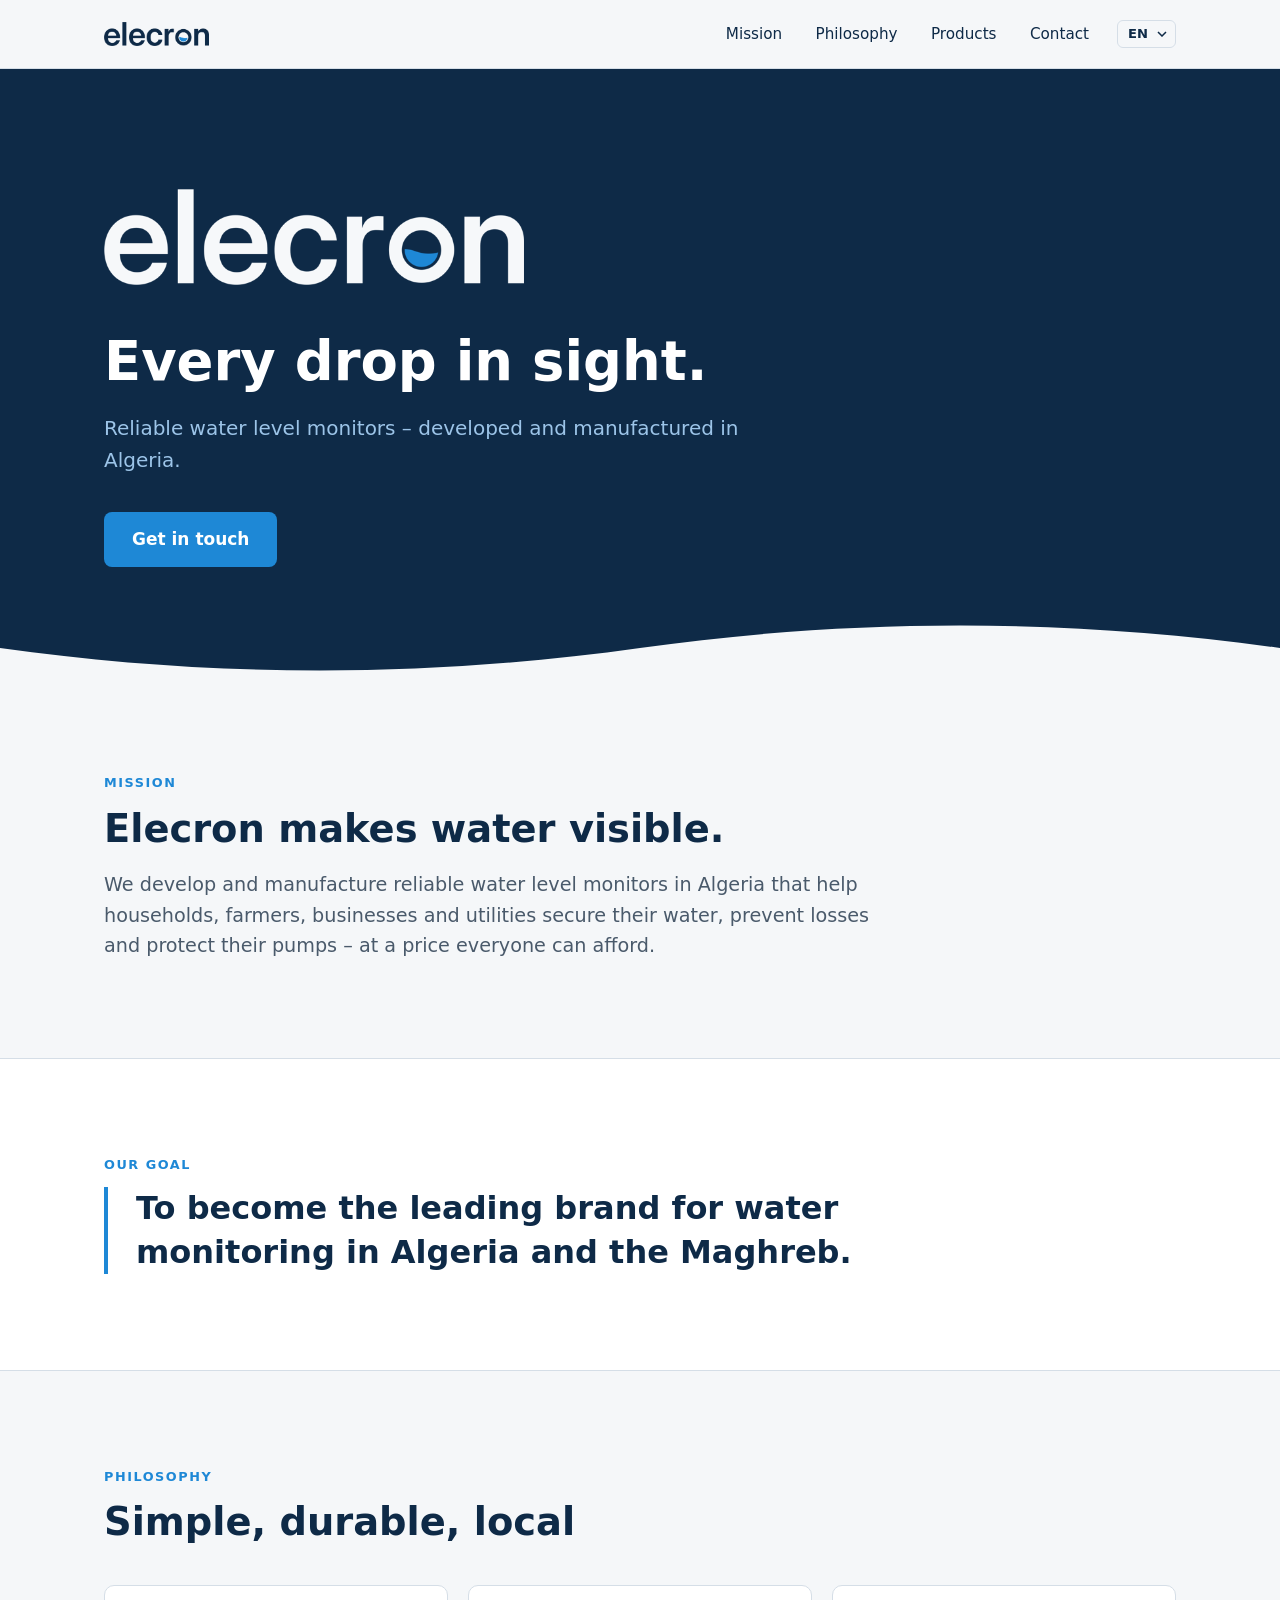
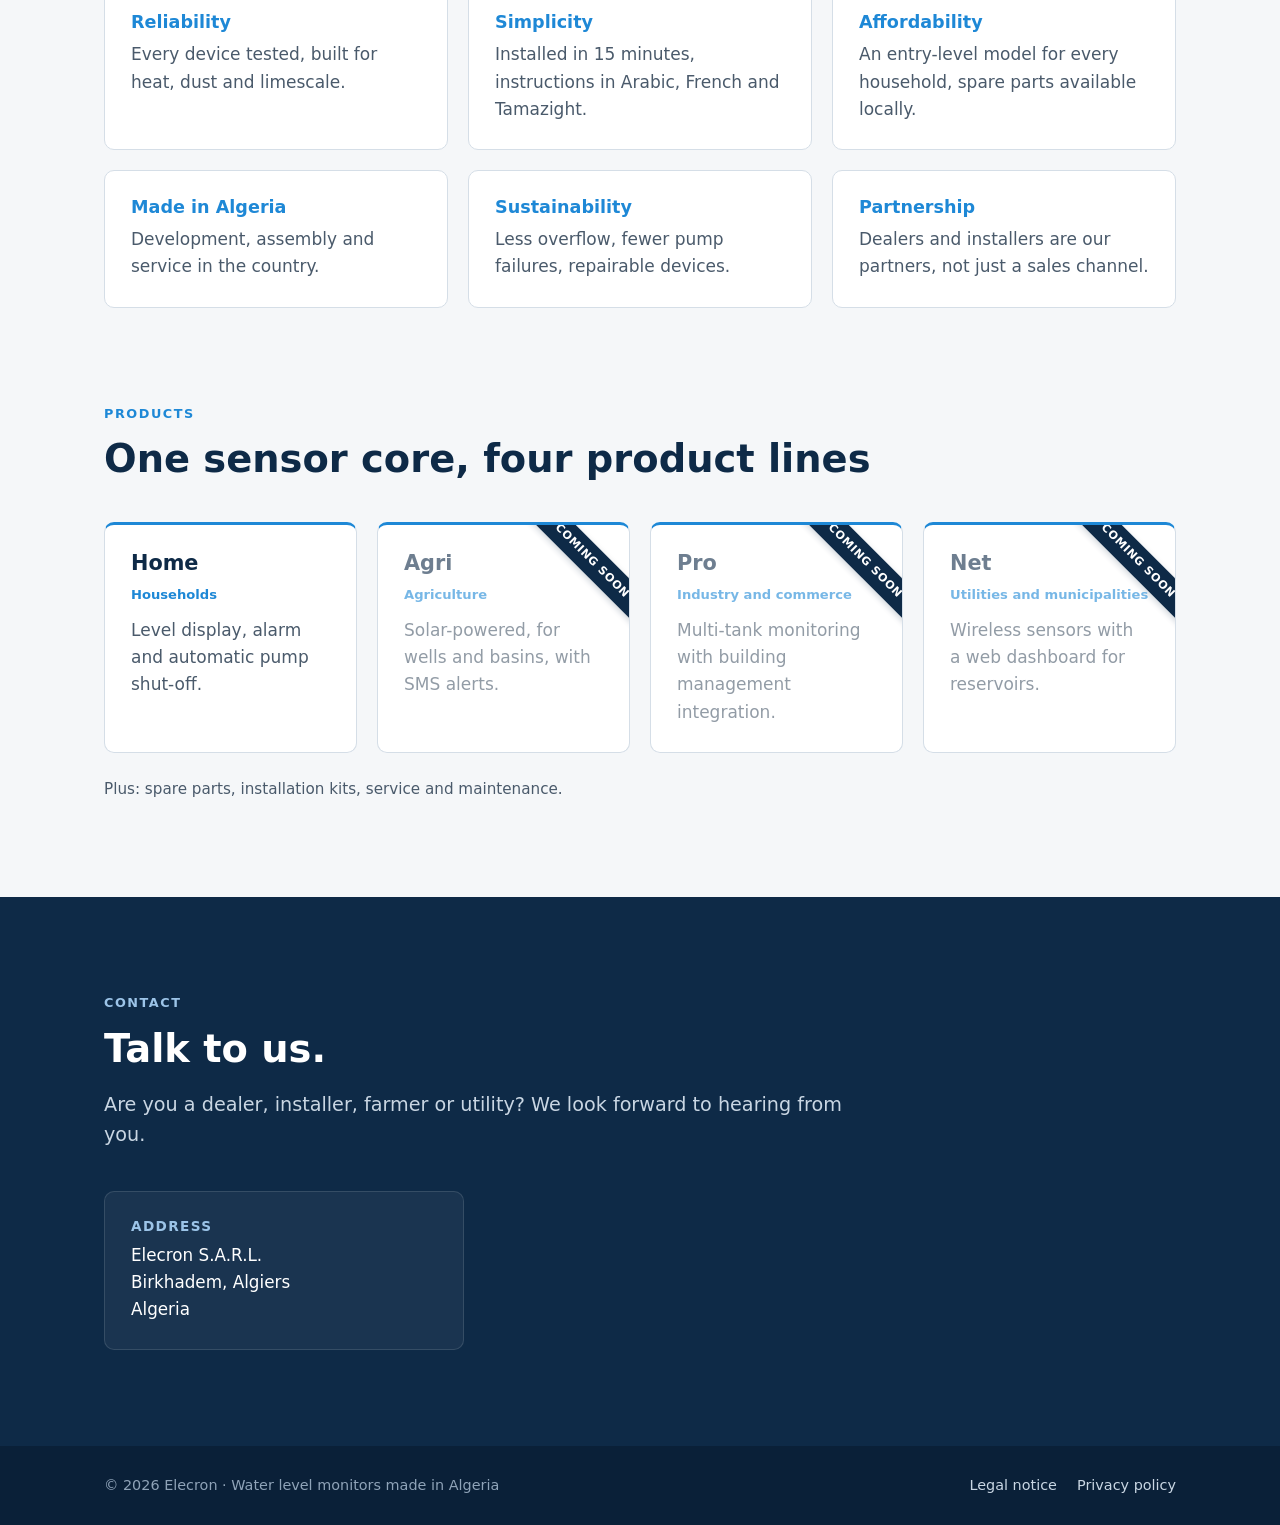
==== index.html @ b6c720e7 "Add files via upload" ====
<!DOCTYPE html>
<html lang="en" dir="ltr">
<head>
<meta charset="utf-8">
<meta name="viewport" content="width=device-width, initial-scale=1">
<title>Elecron – Water level monitors made in Algeria</title>
<meta name="description" content="Elecron develops and manufactures reliable, affordable water level monitors in Algeria for households, agriculture, businesses and utilities.">
<link rel="canonical" href="https://elecron.net/">
<link rel="icon" href="assets/favicon.svg" type="image/svg+xml">
<link rel="stylesheet" href="assets/style.css">
<script src="assets/i18n.js"></script>
</head>
<body data-page="home">
<header>
  <div class="wrap">
    <a href="#top"><img src="assets/logo-dunkel.png" alt="Elecron"></a>
    <div class="right">
      <nav>
        <a href="#mission" data-i18n="nav.mission">Mission</a>
        <a href="#philosophie" data-i18n="nav.philosophy">Philosophy</a>
        <a href="#produkte" data-i18n="nav.products">Products</a>
        <a href="#kontakt" data-i18n="nav.contact">Contact</a>
      </nav>
      <select id="lang" class="lang" aria-label="Language"><option value="en">EN</option><option value="fr">FR</option><option value="ar">AR</option><option value="de">DE</option></select>
    </div>
  </div>
</header>
<main id="top">
  <section class="hero">
    <div class="wrap">
      <img class="logo" src="assets/logo-hell.png" alt="Elecron">
      <h1 data-i18n="hero.title">Every drop in sight.</h1>
      <p data-i18n="hero.sub">Reliable water level monitors – developed and manufactured in Algeria.</p>
      <a class="btn" href="#kontakt" data-i18n="hero.cta">Get in touch</a>
    </div>
    <svg class="wave" viewBox="0 0 1440 70" preserveAspectRatio="none" aria-hidden="true"><path d="M0 40c240 30 480 30 720 0s480-30 720 0v30H0z" fill="#F5F7F9"/></svg>
  </section>

  <section id="mission">
    <div class="wrap">
      <span class="eyebrow" data-i18n="mission.eyebrow">Mission</span>
      <h2 data-i18n="mission.title">Elecron makes water visible.</h2>
      <p class="lead" data-i18n="mission.text">We develop and manufacture reliable water level monitors in Algeria that help households, farmers, businesses and utilities secure their water, prevent losses and protect their pumps – at a price everyone can afford.</p>
    </div>
  </section>

  <section class="vision">
    <div class="wrap">
      <span class="eyebrow" data-i18n="goal.eyebrow">Our goal</span>
      <blockquote data-i18n="goal.text">To become the leading brand for water monitoring in Algeria and the Maghreb.</blockquote>
    </div>
  </section>

  <section id="philosophie">
    <div class="wrap">
      <span class="eyebrow" data-i18n="phil.eyebrow">Philosophy</span>
      <h2 data-i18n="phil.title">Simple, durable, local</h2>
      <div class="grid g3">
        <div class="card"><h3 data-i18n="v1.t">Reliability</h3><p data-i18n="v1.d">Every device tested, built for heat, dust and limescale.</p></div>
        <div class="card"><h3 data-i18n="v2.t">Simplicity</h3><p data-i18n="v2.d">Installed in 15 minutes, instructions in Arabic, French and Tamazight.</p></div>
        <div class="card"><h3 data-i18n="v3.t">Affordability</h3><p data-i18n="v3.d">An entry-level model for every household, spare parts available locally.</p></div>
        <div class="card"><h3 data-i18n="v4.t">Made in Algeria</h3><p data-i18n="v4.d">Development, assembly and service in the country.</p></div>
        <div class="card"><h3 data-i18n="v5.t">Sustainability</h3><p data-i18n="v5.d">Less overflow, fewer pump failures, repairable devices.</p></div>
        <div class="card"><h3 data-i18n="v6.t">Partnership</h3><p data-i18n="v6.d">Dealers and installers are our partners, not just a sales channel.</p></div>
      </div>
    </div>
  </section>

  <section id="produkte" style="padding-top:0">
    <div class="wrap">
      <span class="eyebrow" data-i18n="prod.eyebrow">Products</span>
      <h2 data-i18n="prod.title">One sensor core, four product lines</h2>
      <div class="grid g4">
        <div class="card product"><h3>Home</h3><span class="tag" data-i18n="p1.tag">Households</span><p data-i18n="p1.d">Level display, alarm and automatic pump shut-off.</p></div>
        <div class="card product soon"><span class="ribbon" data-i18n="prod.soon">Coming soon</span><h3>Agri</h3><span class="tag" data-i18n="p2.tag">Agriculture</span><p data-i18n="p2.d">Solar-powered, for wells and basins, with SMS alerts.</p></div>
        <div class="card product soon"><span class="ribbon" data-i18n="prod.soon">Coming soon</span><h3>Pro</h3><span class="tag" data-i18n="p3.tag">Industry and commerce</span><p data-i18n="p3.d">Multi-tank monitoring with building management integration.</p></div>
        <div class="card product soon"><span class="ribbon" data-i18n="prod.soon">Coming soon</span><h3>Net</h3><span class="tag" data-i18n="p4.tag">Utilities and municipalities</span><p data-i18n="p4.d">Wireless sensors with a web dashboard for reservoirs.</p></div>
      </div>
      <p class="note" data-i18n="prod.note">Plus: spare parts, installation kits, service and maintenance.</p>
    </div>
  </section>

  <section id="kontakt" class="contact">
    <div class="wrap">
      <span class="eyebrow" style="color:#9CC4E8" data-i18n="contact.eyebrow">Contact</span>
      <h2 data-i18n="contact.title">Talk to us.</h2>
      <p class="lead" data-i18n="contact.text">Are you a dealer, installer, farmer or utility? We look forward to hearing from you.</p>
      <div class="grid" style="grid-template-columns:minmax(0,360px)">
        <div class="card"><h3 data-i18n="contact.address">Address</h3><p data-i18n="contact.addr">Elecron S.A.R.L.<br>Birkhadem, Algiers<br>Algeria</p></div>
      </div>
    </div>
  </section>
</main>

<footer>
  <div class="wrap">
    <span>© <span class="yr">2026</span> Elecron · <span data-i18n="footer.tag">Water level monitors made in Algeria</span></span>
    <span><a href="impressum.html" data-i18n="footer.imprint">Legal notice</a><a href="datenschutz.html" data-i18n="footer.privacy">Privacy policy</a></span>
  </div>
</footer>
<script>document.querySelectorAll('.yr').forEach(function(e){e.textContent=new Date().getFullYear()})</script>
</body>
</html>
---- assets/style.css ----
:root{--navy:#0E2A47;--blue:#1E88D6;--text:#4A5A6B;--line:#D5DEE7;--bg:#F5F7F9;--white:#fff}
*{box-sizing:border-box;margin:0;padding:0}
html{scroll-behavior:smooth}
body{font-family:Inter,system-ui,-apple-system,"Segoe UI",Roboto,Helvetica,Arial,sans-serif;color:var(--text);background:var(--bg);line-height:1.6;font-size:17px}
a{color:var(--blue);text-decoration:none}a:hover{text-decoration:underline}
.wrap{max-width:1120px;margin:0 auto;padding:0 24px}
h1,h2,h3{color:var(--navy);line-height:1.2;font-weight:700}
h2{font-size:clamp(1.7rem,3.5vw,2.4rem);margin-bottom:18px}
h3{font-size:1.1rem}
.eyebrow{display:block;color:var(--blue);font-size:.8rem;font-weight:700;letter-spacing:.12em;text-transform:uppercase;margin-bottom:12px}

/* Header */
header{position:sticky;top:0;z-index:10;background:rgba(245,247,249,.92);backdrop-filter:blur(8px);border-bottom:1px solid var(--line)}
header .wrap{display:flex;align-items:center;justify-content:space-between;height:68px}
header img{height:24px;display:block}
nav a{color:var(--navy);font-weight:500;margin-inline-start:28px;font-size:.95rem}
.right{display:flex;align-items:center}
.lang{margin-inline-start:28px;appearance:none;-webkit-appearance:none;background:transparent url("data:image/svg+xml,%3Csvg xmlns='http://www.w3.org/2000/svg' width='10' height='6'%3E%3Cpath d='M1 1l4 4 4-4' fill='none' stroke='%230E2A47' stroke-width='1.5'/%3E%3C/svg%3E") no-repeat right 8px center;border:1px solid var(--line);border-radius:6px;padding:5px 26px 5px 10px;font-family:inherit;font-size:.82rem;font-weight:600;line-height:1.2;color:var(--navy);cursor:pointer}
.lang:hover,.lang:focus{border-color:var(--blue);outline:none}
[dir=rtl] .lang{background-position:left 8px center;padding:5px 10px 5px 26px}
[dir=rtl] body{font-family:"Noto Sans Arabic","Segoe UI",Tahoma,system-ui,sans-serif}
nav a:hover{color:var(--blue);text-decoration:none}

/* Hero */
.hero{background:var(--navy);color:#fff;padding:120px 0 110px;position:relative;overflow:hidden}
.hero img.logo{width:min(420px,80%);display:block;margin-bottom:44px}
.hero h1{color:#fff;font-size:clamp(2rem,5vw,3.4rem);max-width:760px}
.hero p{color:#9CC4E8;font-size:1.25rem;margin-top:18px;max-width:640px}
.hero .btn{margin-top:36px}
.wave{position:absolute;left:0;right:0;bottom:-1px;width:100%;height:70px;display:block}
.btn{display:inline-block;background:var(--blue);color:#fff;font-weight:600;padding:14px 28px;border-radius:8px}
.btn:hover{text-decoration:none;background:#1774BA}

section{padding:96px 0}
.lead{font-size:1.2rem;max-width:780px}

/* Cards */
.grid{display:grid;gap:20px;margin-top:40px}
.g3{grid-template-columns:repeat(3,1fr)}
.g4{grid-template-columns:repeat(4,1fr)}
.card{background:var(--white);border:1px solid var(--line);border-radius:10px;padding:26px}
.card h3{color:var(--blue);margin-bottom:8px}
.product{border-top:3px solid var(--blue)}
.product h3{color:var(--navy);font-size:1.3rem}
.product .tag{color:var(--blue);font-size:.82rem;font-weight:600;display:block;margin:4px 0 12px}
.note{margin-top:24px;font-size:.95rem}

.vision{background:var(--white);border-top:1px solid var(--line);border-bottom:1px solid var(--line)}
.vision blockquote{font-size:clamp(1.4rem,3vw,2rem);color:var(--navy);font-weight:600;line-height:1.35;max-width:880px;border-inline-start:4px solid var(--blue);padding-inline-start:28px}

/* Contact */
.contact{background:var(--navy);color:#C9D6E3}
.contact h2{color:#fff}
.contact .grid{grid-template-columns:repeat(3,1fr)}
.contact .card{background:rgba(255,255,255,.05);border-color:rgba(255,255,255,.12)}
.contact .card h3{color:#9CC4E8;font-size:.85rem;text-transform:uppercase;letter-spacing:.1em}
.contact .card p,.contact .card a{color:#fff;font-size:1.05rem}

footer{background:#0A2038;color:#8FA3B8;font-size:.9rem;padding:28px 0}
footer .wrap{display:flex;justify-content:space-between;flex-wrap:wrap;gap:12px}
footer a{color:#C9D6E3;margin-inline-start:20px}

/* Legal pages */
.legal{padding:72px 0;max-width:780px}
.legal h1{font-size:2.2rem;margin-bottom:28px}
.legal h2{font-size:1.25rem;margin:32px 0 10px}
.legal p,.legal li{margin-bottom:10px}
.legal ul{padding-inline-start:20px}
.ph{background:#FFF3C4;color:#6B5200;padding:0 4px;border-radius:3px}

@media (max-width:900px){.g3,.g4,.contact .grid{grid-template-columns:repeat(2,1fr)}}
@media (max-width:620px){
  body{font-size:16px}
  nav{display:none}.lang{margin:0}
  .g3,.g4,.contact .grid{grid-template-columns:1fr}
  section{padding:64px 0}.hero{padding:80px 0 90px}
  footer a{margin:0;margin-inline-end:16px}
}
[dir=rtl] .eyebrow,[dir=rtl] .contact .card h3{letter-spacing:0;font-size:.95rem}
[dir=rtl] .contact p[dir=ltr]{text-align:right!important}
section[id]{scroll-margin-top:68px}
.product{position:relative;overflow:hidden}
.product.soon>*:not(.ribbon){opacity:.6}
.ribbon{position:absolute;top:22px;right:-38px;width:150px;transform:rotate(45deg);background:var(--navy);color:#fff;text-align:center;font-size:.7rem;font-weight:700;letter-spacing:.06em;text-transform:uppercase;padding:5px 0;box-shadow:0 2px 6px rgba(14,42,71,.2)}
[dir=rtl] .ribbon{right:auto;left:-38px;transform:rotate(-45deg);letter-spacing:0;font-size:.78rem}
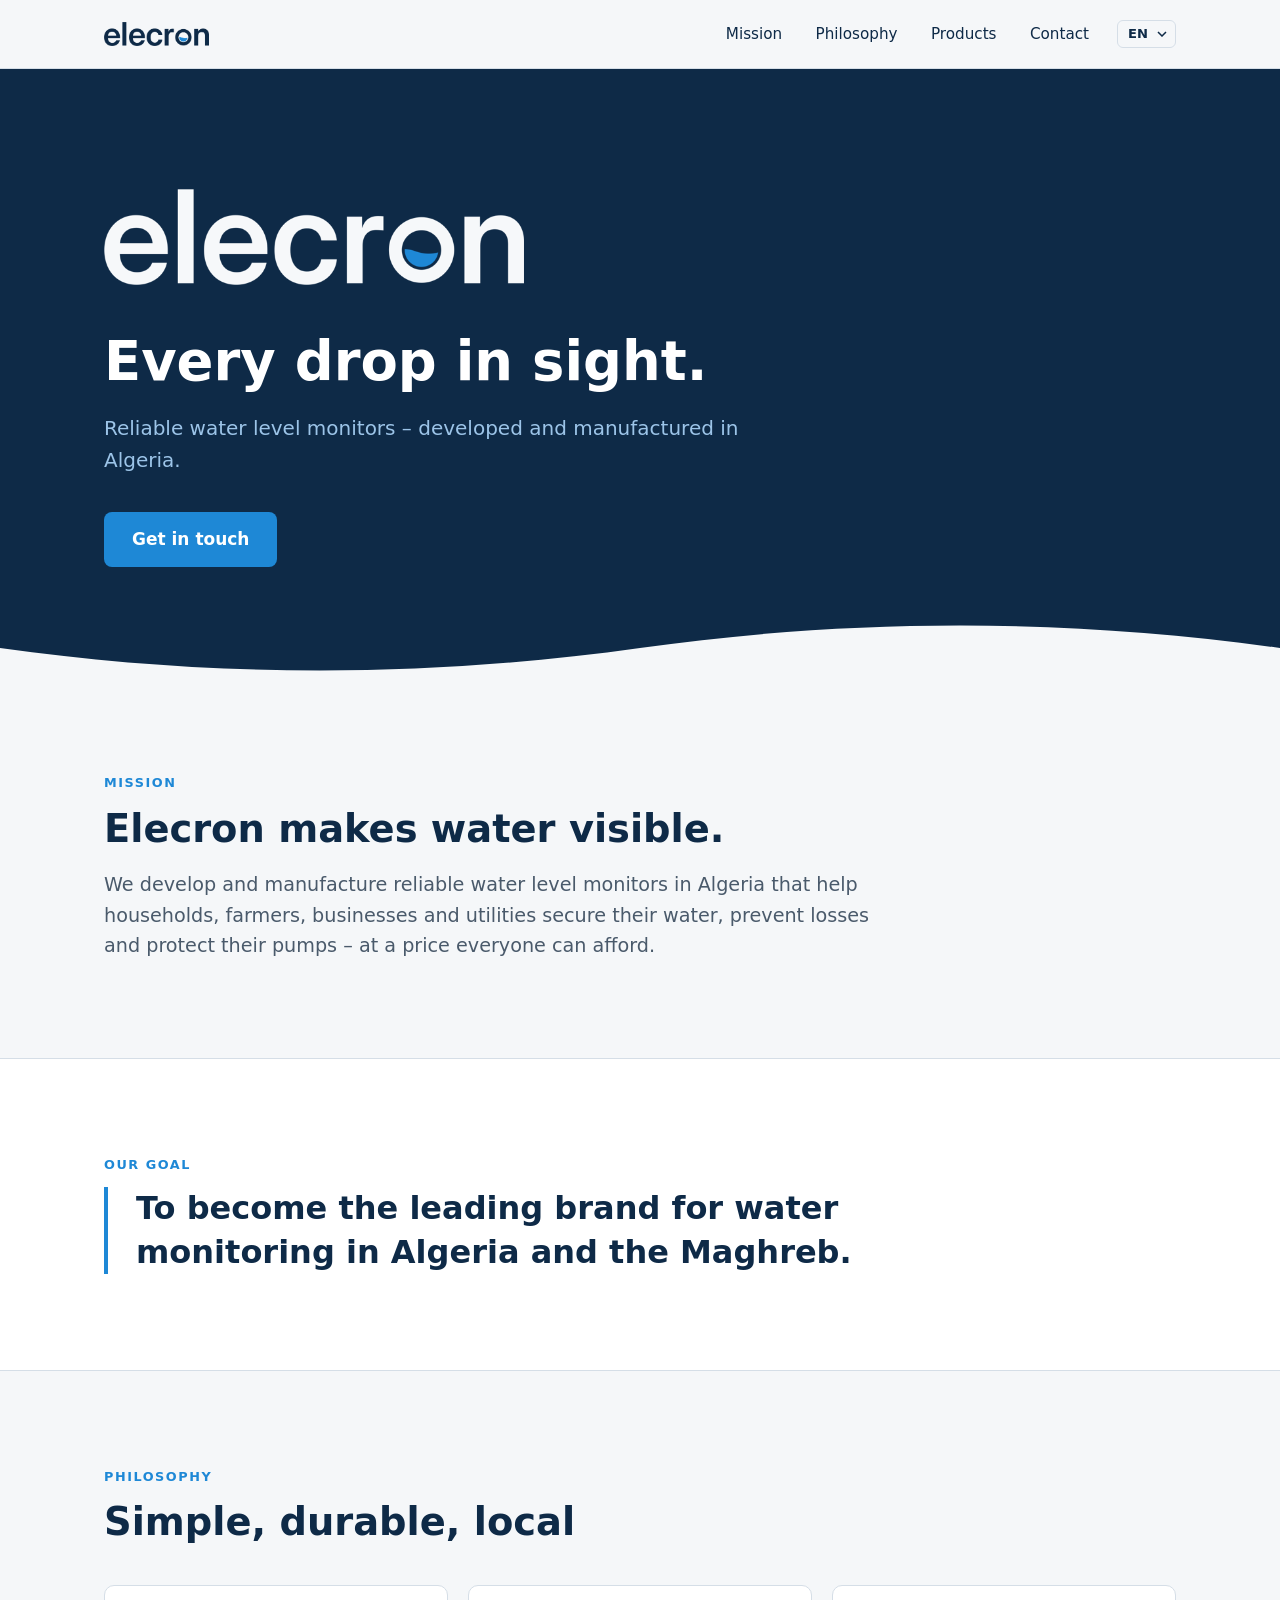
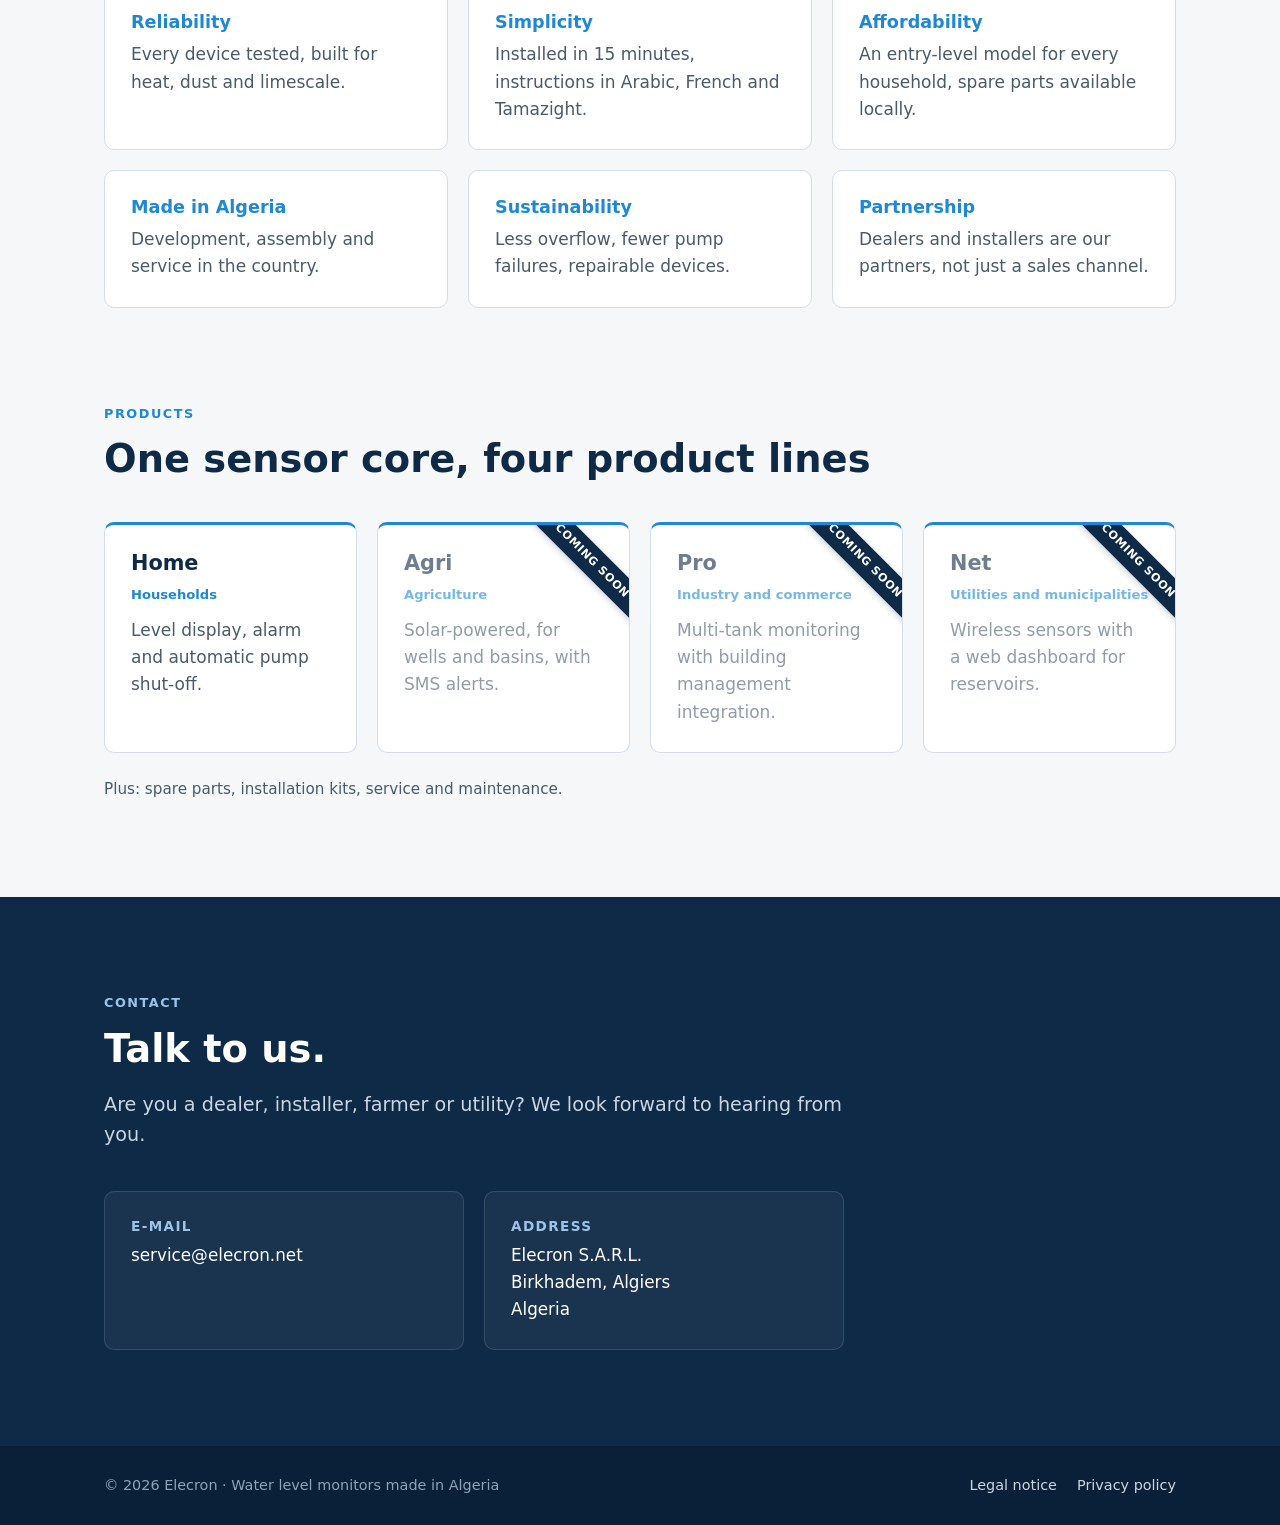
==== commit 591c9db9: "Add files via upload" ====
--- a/index.html
+++ b/index.html
@@ -85,7 +85,8 @@
       <span class="eyebrow" style="color:#9CC4E8" data-i18n="contact.eyebrow">Contact</span>
       <h2 data-i18n="contact.title">Talk to us.</h2>
       <p class="lead" data-i18n="contact.text">Are you a dealer, installer, farmer or utility? We look forward to hearing from you.</p>
-      <div class="grid" style="grid-template-columns:minmax(0,360px)">
+      <div class="grid" style="grid-template-columns:repeat(auto-fit,minmax(240px,360px))">
+        <div class="card"><h3 data-i18n="contact.email">E-mail</h3><p><a href="mailto:service@elecron.net" dir="ltr">service@elecron.net</a></p></div>
         <div class="card"><h3 data-i18n="contact.address">Address</h3><p data-i18n="contact.addr">Elecron S.A.R.L.<br>Birkhadem, Algiers<br>Algeria</p></div>
       </div>
     </div>
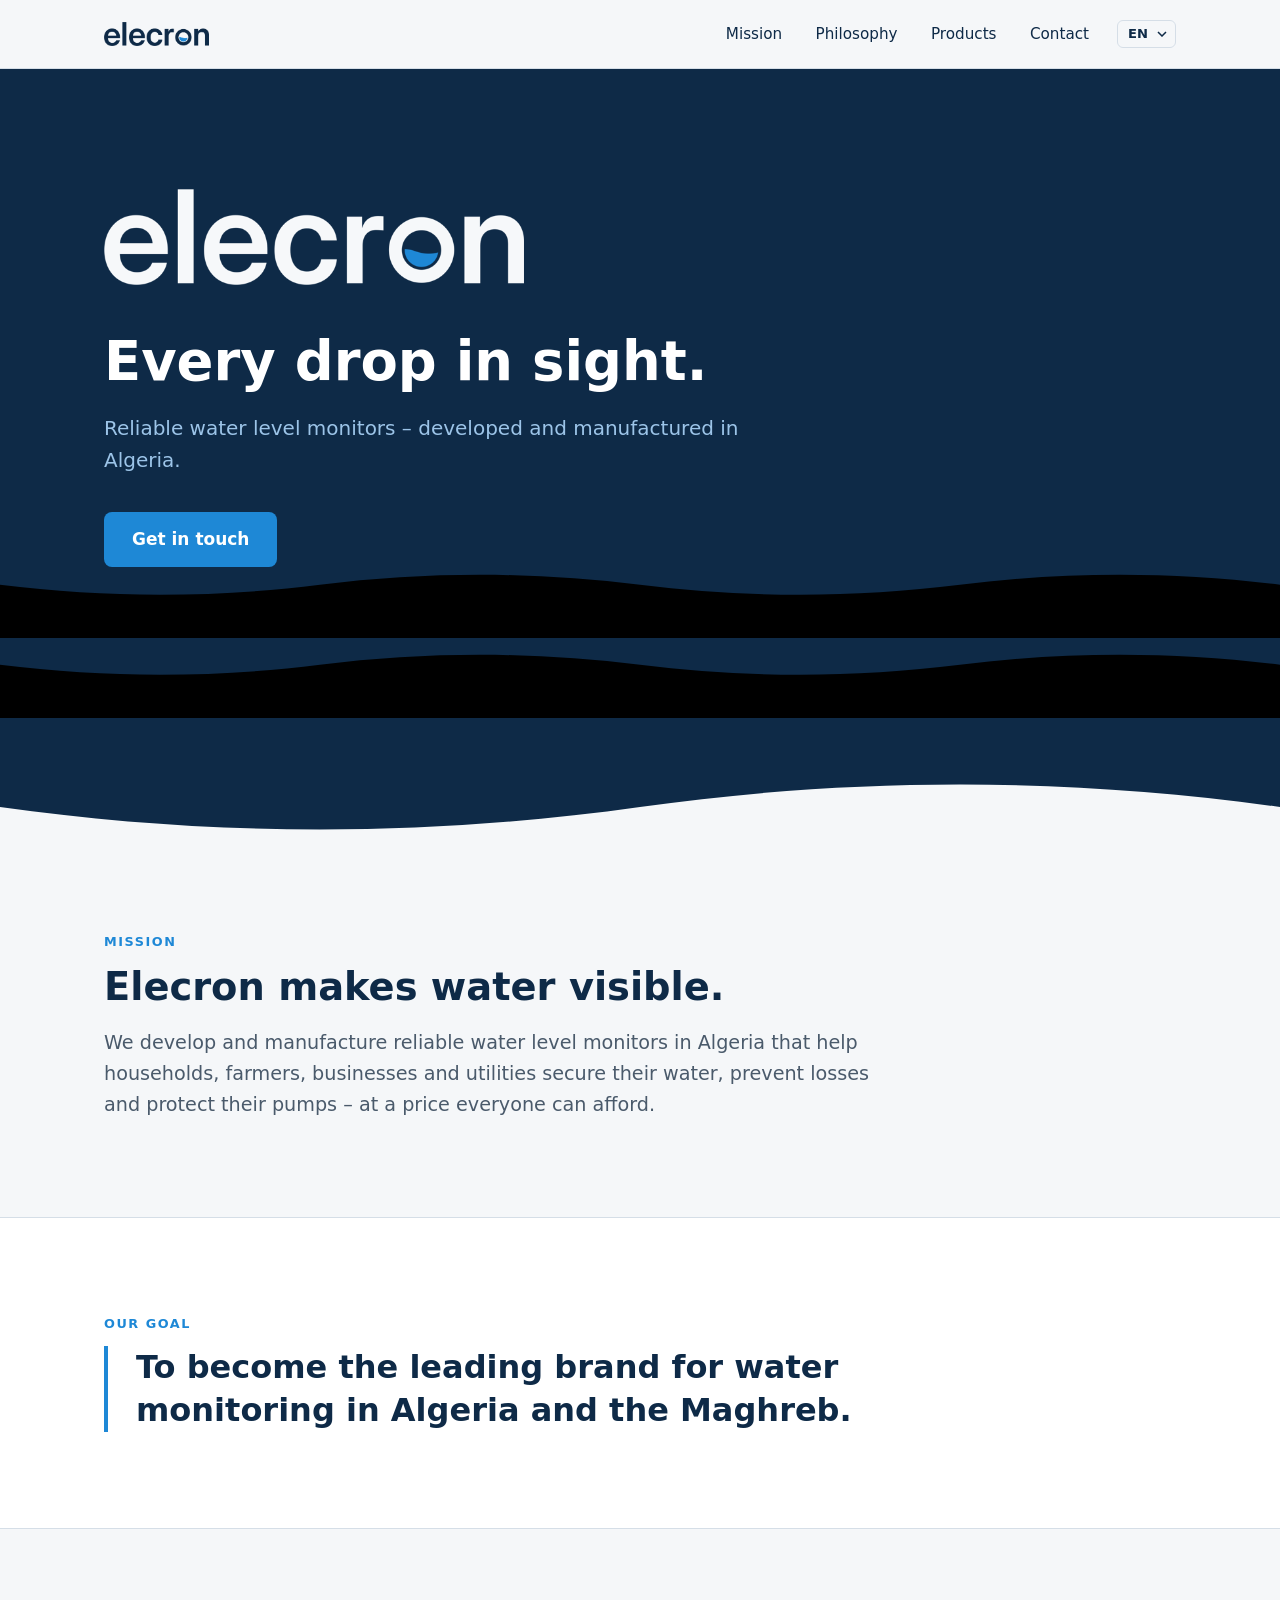
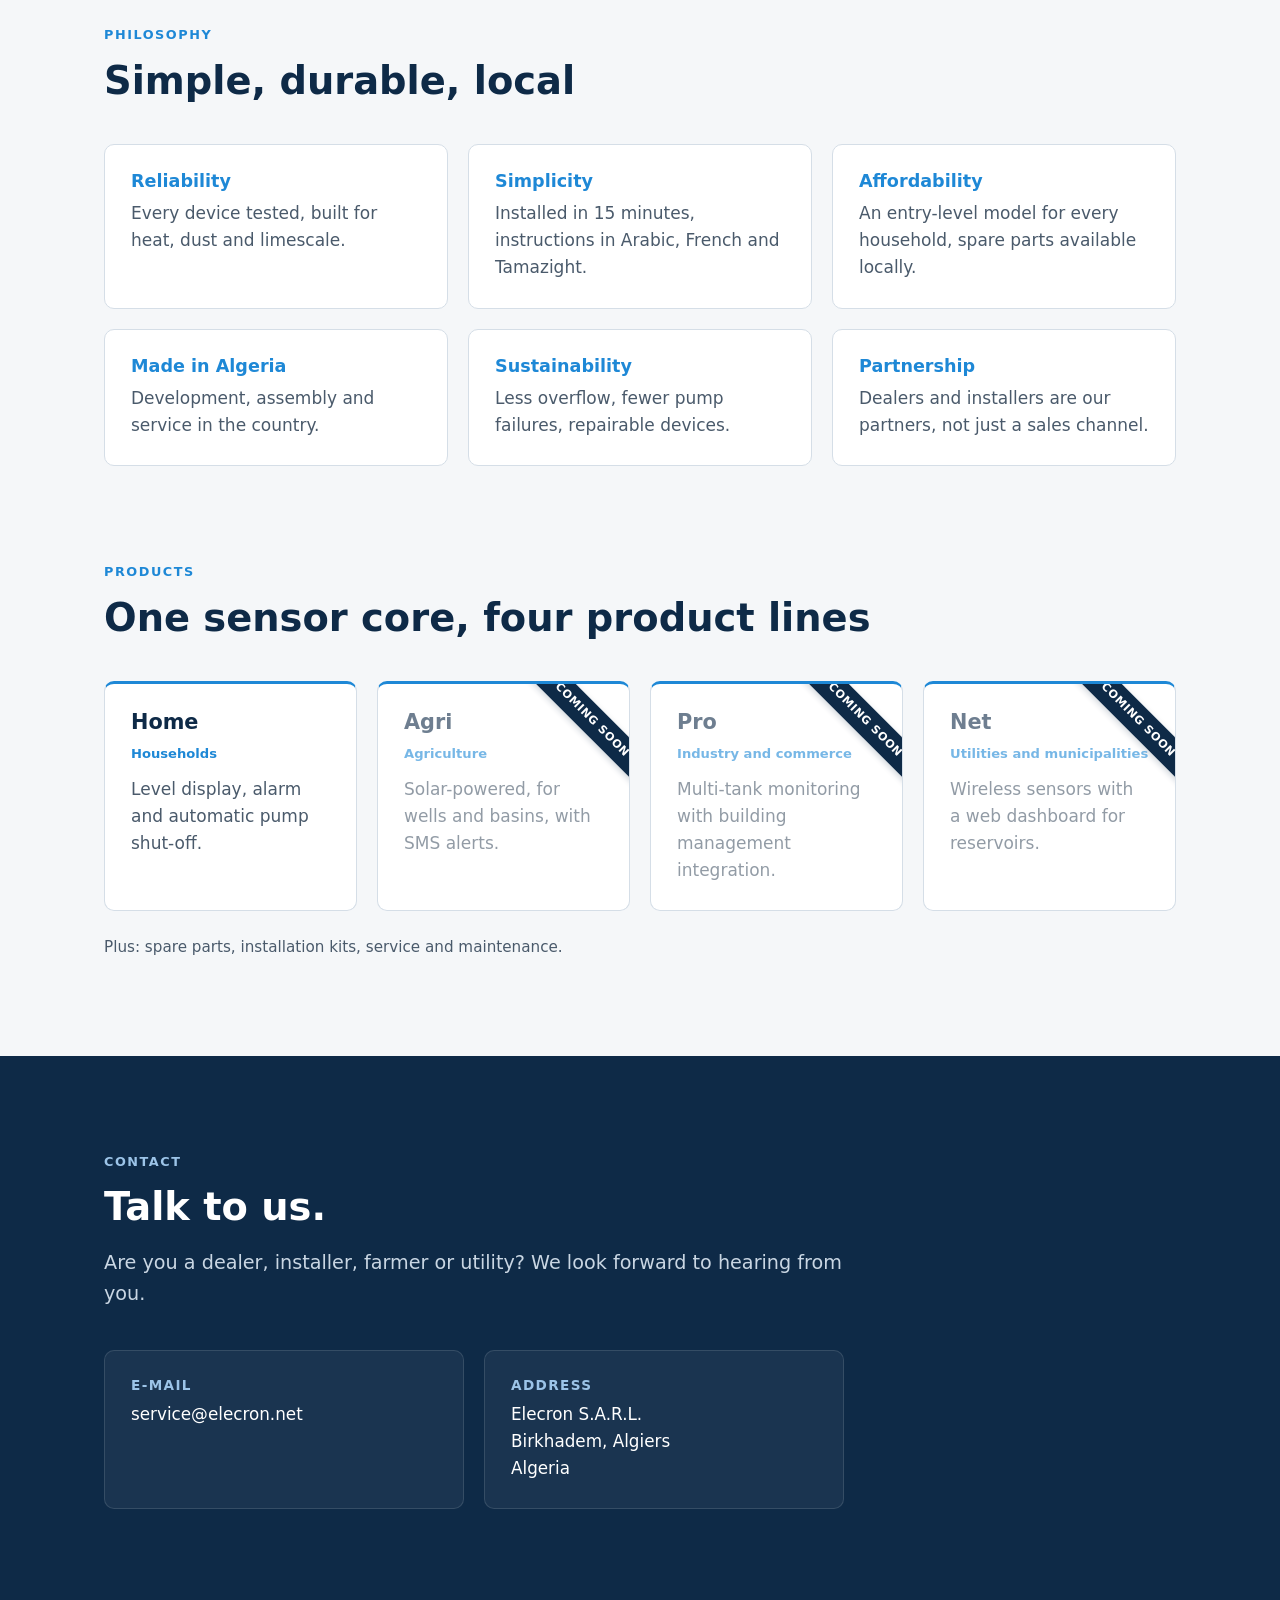
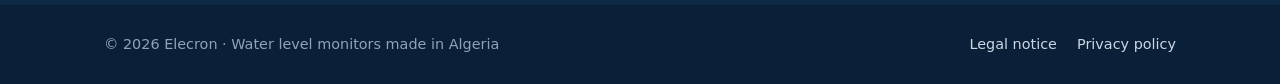
==== commit c0c9d122: "Add files via upload" ====
--- a/index.html
+++ b/index.html
@@ -33,6 +33,10 @@
       <p data-i18n="hero.sub">Reliable water level monitors – developed and manufactured in Algeria.</p>
       <a class="btn" href="#kontakt" data-i18n="hero.cta">Get in touch</a>
     </div>
+    <div class="water" aria-hidden="true">
+      <svg class="w1" viewBox="0 0 2880 160" preserveAspectRatio="none"><path d="M0 40c240 30 480 30 720 0s480-30 720 0s480 30 720 0s480-30 720 0V160H0z"/></svg>
+      <svg class="w2" viewBox="0 0 2880 160" preserveAspectRatio="none"><path d="M0 40c240 30 480 30 720 0s480-30 720 0s480 30 720 0s480-30 720 0V160H0z"/></svg>
+    </div>
     <svg class="wave" viewBox="0 0 1440 70" preserveAspectRatio="none" aria-hidden="true"><path d="M0 40c240 30 480 30 720 0s480-30 720 0v30H0z" fill="#F5F7F9"/></svg>
   </section>
 
@@ -56,7 +60,7 @@
       <span class="eyebrow" data-i18n="phil.eyebrow">Philosophy</span>
       <h2 data-i18n="phil.title">Simple, durable, local</h2>
       <div class="grid g3">
-        <div class="card"><h3 data-i18n="v1.t">Reliability</h3><p data-i18n="v1.d">Every device tested, built for heat, dust and limescale.</p></div>
+        <div class="card"><h3 data-i18n="v1.t">Reliability</h3><p data-i18n="v1.d">Every device tested, built for heat, dust, limescale and humid environments.</p></div>
         <div class="card"><h3 data-i18n="v2.t">Simplicity</h3><p data-i18n="v2.d">Installed in 15 minutes, instructions in Arabic, French and Tamazight.</p></div>
         <div class="card"><h3 data-i18n="v3.t">Affordability</h3><p data-i18n="v3.d">An entry-level model for every household, spare parts available locally.</p></div>
         <div class="card"><h3 data-i18n="v4.t">Made in Algeria</h3><p data-i18n="v4.d">Development, assembly and service in the country.</p></div>
@@ -100,5 +104,19 @@
   </div>
 </footer>
 <script>document.querySelectorAll('.yr').forEach(function(e){e.textContent=new Date().getFullYear()})</script>
+<script>
+/* Sanftes Einblenden beim Scrollen */
+(function(){
+  if(!('IntersectionObserver' in window)||matchMedia('(prefers-reduced-motion: reduce)').matches)return;
+  var els=document.querySelectorAll('main section:not(.hero) .eyebrow, main section:not(.hero) h2, .lead, blockquote, .card, .note');
+  var io=new IntersectionObserver(function(es){es.forEach(function(e){if(e.isIntersecting){e.target.classList.add('in');io.unobserve(e.target)}})},{threshold:.15});
+  els.forEach(function(el){
+    var sib=el.parentNode.children,i=Array.prototype.indexOf.call(sib,el);
+    el.classList.add('reveal');
+    if(el.classList.contains('card'))el.style.transitionDelay=(i%4*90)+'ms';
+    io.observe(el);
+  });
+})();
+</script>
 </body>
 </html>
